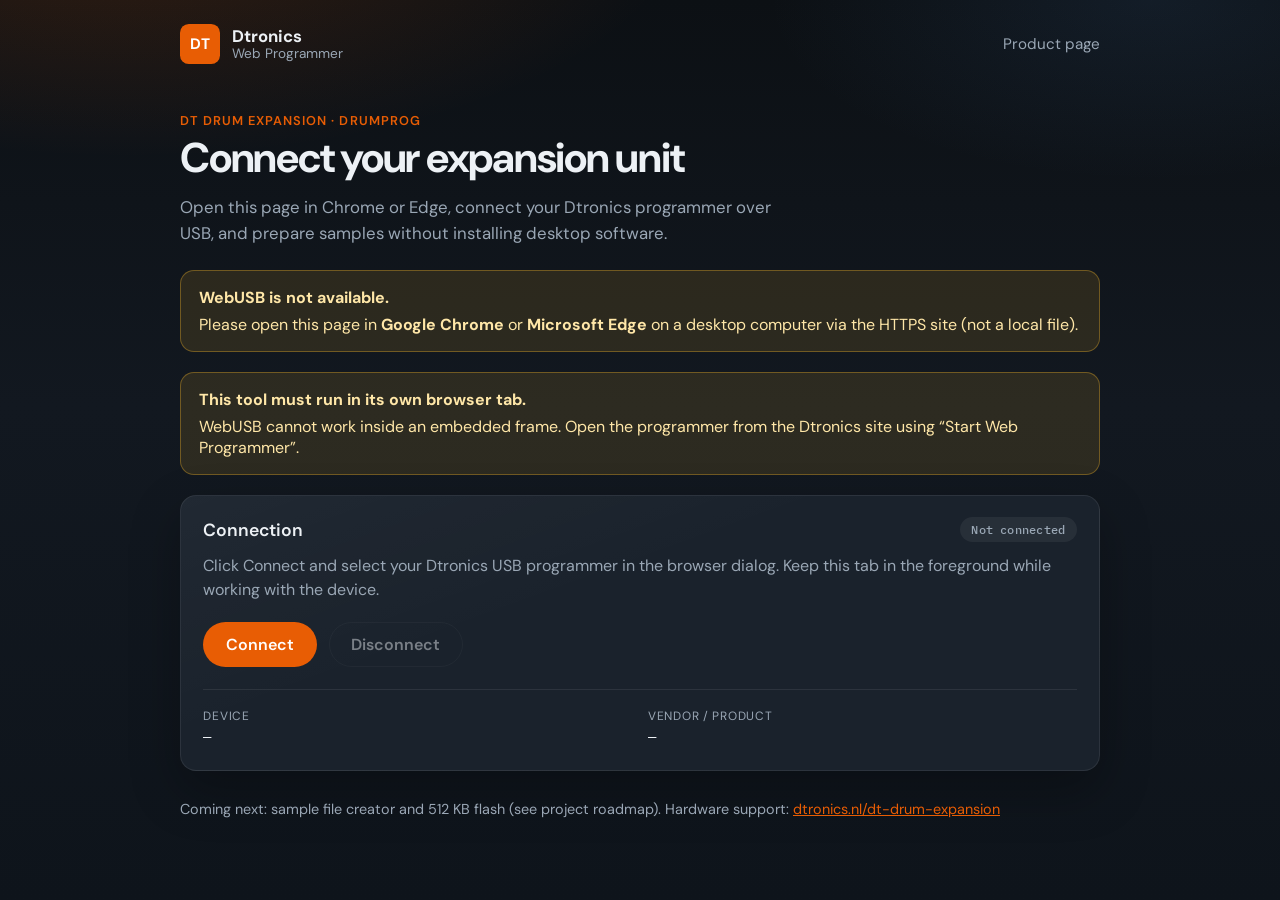
==== index.html @ 2e9571f2 "fix: clearer WebUSB unavailable diagnostics (file://, insecure, policy) Co-authored-by: Cursor <curs" ====
<!DOCTYPE html>
<html lang="en">
  <head>
    <meta charset="UTF-8" />
    <meta name="viewport" content="width=device-width, initial-scale=1" />
    <meta
      name="description"
      content="Dtronics Web Programmer — connect to your DT Drum Expansion / DRUMPROG hardware via WebUSB."
    />
    <title>Dtronics Web Programmer</title>
    <link rel="icon" href="favicon.ico" type="image/x-icon" />
    <link rel="preconnect" href="https://fonts.googleapis.com" />
    <link rel="preconnect" href="https://fonts.gstatic.com" crossorigin />
    <link
      href="https://fonts.googleapis.com/css2?family=DM+Sans:ital,opsz,wght@0,9..40,400;0,9..40,500;0,9..40,600;0,9..40,700;1,9..40,400&family=IBM+Plex+Mono:wght@400;500&display=swap"
      rel="stylesheet"
    />
    <link rel="stylesheet" href="styles.css" />
  </head>
  <body>
    <div class="page">
      <header class="top">
        <a class="brand" href="https://www.dtronics.nl/dt-drum-expansion" target="_blank" rel="noopener noreferrer">
          <span class="brand-mark" aria-hidden="true">DT</span>
          <span class="brand-text">
            <span class="brand-name">Dtronics</span>
            <span class="brand-product">Web Programmer</span>
          </span>
        </a>
        <a class="top-link" href="https://www.dtronics.nl/dt-drum-expansion" target="_blank" rel="noopener noreferrer">
          Product page
        </a>
      </header>

      <main class="hero">
        <p class="eyebrow">DT Drum Expansion · DRUMPROG</p>
        <h1>Connect your expansion unit</h1>
        <p class="lede">
          Open this page in Chrome or Edge, connect your Dtronics programmer over USB,
          and prepare samples without installing desktop software.
        </p>

        <div id="unsupported" class="banner banner-warn" hidden>
          <strong id="unsupported-title">WebUSB is not available.</strong>
          <span id="unsupported-detail">
            Please open this page in
            <strong>Google Chrome</strong> or <strong>Microsoft Edge</strong>
            on a desktop computer via the HTTPS site (not a local file).
          </span>
        </div>

        <div id="iframe-warning" class="banner banner-warn" hidden>
          <strong>This tool must run in its own browser tab.</strong>
          <span>
            WebUSB cannot work inside an embedded frame. Open the programmer from the
            Dtronics site using “Start Web Programmer”.
          </span>
        </div>

        <section class="panel" aria-labelledby="connection-heading">
          <div class="panel-head">
            <h2 id="connection-heading">Connection</h2>
            <p id="status" class="status status-idle" role="status">Not connected</p>
          </div>

          <p class="panel-copy">
            Click Connect and select your Dtronics USB programmer in the browser dialog.
            Keep this tab in the foreground while working with the device.
          </p>

          <div class="actions">
            <button id="btn-connect" type="button" class="btn btn-primary">Connect</button>
            <button id="btn-disconnect" type="button" class="btn btn-ghost" disabled>Disconnect</button>
          </div>

          <dl class="device-meta" id="device-meta" hidden>
            <div>
              <dt>Device</dt>
              <dd id="device-name">—</dd>
            </div>
            <div>
              <dt>Vendor / Product</dt>
              <dd id="device-ids">—</dd>
            </div>
          </dl>
        </section>

        <p class="footnote">
          Coming next: sample file creator and 512&nbsp;KB flash (see project roadmap).
          Hardware support:
          <a href="https://www.dtronics.nl/dt-drum-expansion" target="_blank" rel="noopener noreferrer">dtronics.nl/dt-drum-expansion</a>
        </p>
      </main>
    </div>

    <script type="module" src="app.js"></script>
  </body>
</html>
---- styles.css ----
:root {
  --bg-deep: #0c1014;
  --bg: #121820;
  --panel: #1a222c;
  --panel-edge: rgba(255, 255, 255, 0.08);
  --text: #edf1f5;
  --muted: #9aa7b5;
  --accent: #e85d04;
  --accent-soft: rgba(232, 93, 4, 0.16);
  --ok: #3dcf8e;
  --ok-soft: rgba(61, 207, 142, 0.14);
  --warn: #f0b429;
  --warn-soft: rgba(240, 180, 41, 0.12);
  --radius: 14px;
  --font: "DM Sans", system-ui, sans-serif;
  --mono: "IBM Plex Mono", ui-monospace, monospace;
}

*,
*::before,
*::after {
  box-sizing: border-box;
}

html,
body {
  margin: 0;
  min-height: 100%;
}

body {
  font-family: var(--font);
  color: var(--text);
  background:
    radial-gradient(ellipse 80% 50% at 10% -10%, rgba(232, 93, 4, 0.18), transparent 55%),
    radial-gradient(ellipse 60% 40% at 90% 0%, rgba(70, 120, 180, 0.12), transparent 50%),
    linear-gradient(180deg, var(--bg-deep) 0%, var(--bg) 45%, #0e141b 100%);
  background-attachment: fixed;
}

a {
  color: var(--accent);
}

.page {
  width: min(920px, calc(100% - 2rem));
  margin: 0 auto;
  padding: 1.5rem 0 3rem;
}

.top {
  display: flex;
  align-items: center;
  justify-content: space-between;
  gap: 1rem;
  margin-bottom: 3rem;
}

.brand {
  display: inline-flex;
  align-items: center;
  gap: 0.75rem;
  text-decoration: none;
  color: inherit;
}

.brand-mark {
  display: grid;
  place-items: center;
  width: 2.5rem;
  height: 2.5rem;
  border-radius: 0.55rem;
  background: var(--accent);
  color: #fff;
  font-weight: 700;
  letter-spacing: 0.02em;
  font-size: 0.95rem;
}

.brand-text {
  display: flex;
  flex-direction: column;
  line-height: 1.15;
}

.brand-name {
  font-weight: 700;
  font-size: 1.05rem;
}

.brand-product {
  color: var(--muted);
  font-size: 0.85rem;
}

.top-link {
  color: var(--muted);
  text-decoration: none;
  font-size: 0.95rem;
}

.top-link:hover {
  color: var(--text);
}

.hero h1 {
  margin: 0.35rem 0 0.75rem;
  font-size: clamp(1.8rem, 4vw, 2.6rem);
  font-weight: 700;
  letter-spacing: -0.03em;
  line-height: 1.15;
}

.eyebrow {
  margin: 0;
  color: var(--accent);
  font-size: 0.8rem;
  font-weight: 600;
  letter-spacing: 0.08em;
  text-transform: uppercase;
}

.lede {
  margin: 0 0 1.5rem;
  max-width: 38rem;
  color: var(--muted);
  font-size: 1.05rem;
  line-height: 1.55;
}

.banner {
  display: grid;
  gap: 0.35rem;
  margin-bottom: 1.25rem;
  padding: 1rem 1.1rem;
  border-radius: var(--radius);
  border: 1px solid transparent;
}

.banner-warn {
  background: var(--warn-soft);
  border-color: rgba(240, 180, 41, 0.35);
  color: #ffe7a8;
}

.panel {
  margin-top: 0.5rem;
  padding: 1.35rem 1.4rem 1.5rem;
  border-radius: calc(var(--radius) + 2px);
  background: linear-gradient(160deg, rgba(255, 255, 255, 0.03), transparent 40%), var(--panel);
  border: 1px solid var(--panel-edge);
  box-shadow: 0 20px 50px rgba(0, 0, 0, 0.28);
}

.panel-head {
  display: flex;
  align-items: center;
  justify-content: space-between;
  gap: 1rem;
  margin-bottom: 0.75rem;
}

.panel-head h2 {
  margin: 0;
  font-size: 1.1rem;
  font-weight: 600;
}

.panel-copy {
  margin: 0 0 1.25rem;
  color: var(--muted);
  line-height: 1.5;
}

.status {
  margin: 0;
  padding: 0.3rem 0.7rem;
  border-radius: 999px;
  font-family: var(--mono);
  font-size: 0.75rem;
  font-weight: 500;
  letter-spacing: 0.02em;
  white-space: nowrap;
}

.status-idle {
  background: rgba(255, 255, 255, 0.06);
  color: var(--muted);
}

.status-connected {
  background: var(--ok-soft);
  color: var(--ok);
}

.status-error {
  background: rgba(232, 93, 4, 0.15);
  color: #ffb088;
}

.actions {
  display: flex;
  flex-wrap: wrap;
  gap: 0.75rem;
}

.btn {
  appearance: none;
  border: 1px solid transparent;
  border-radius: 999px;
  padding: 0.7rem 1.35rem;
  font: inherit;
  font-weight: 600;
  cursor: pointer;
  transition: transform 0.15s ease, background 0.15s ease, opacity 0.15s ease;
}

.btn:disabled {
  opacity: 0.45;
  cursor: not-allowed;
}

.btn:not(:disabled):hover {
  transform: translateY(-1px);
}

.btn-primary {
  background: var(--accent);
  color: #fff;
}

.btn-primary:not(:disabled):hover {
  background: #f06a14;
}

.btn-ghost {
  background: transparent;
  border-color: var(--panel-edge);
  color: var(--text);
}

.btn-ghost:not(:disabled):hover {
  background: rgba(255, 255, 255, 0.04);
}

.device-meta {
  display: grid;
  grid-template-columns: repeat(auto-fit, minmax(180px, 1fr));
  gap: 1rem;
  margin: 1.35rem 0 0;
  padding-top: 1.15rem;
  border-top: 1px solid var(--panel-edge);
}

.device-meta dt {
  margin: 0 0 0.2rem;
  color: var(--muted);
  font-size: 0.75rem;
  text-transform: uppercase;
  letter-spacing: 0.06em;
}

.device-meta dd {
  margin: 0;
  font-family: var(--mono);
  font-size: 0.9rem;
}

.footnote {
  margin: 1.75rem 0 0;
  color: var(--muted);
  font-size: 0.9rem;
  line-height: 1.5;
}

@media (max-width: 560px) {
  .top {
    margin-bottom: 2rem;
  }

  .panel-head {
    flex-direction: column;
    align-items: flex-start;
  }
}
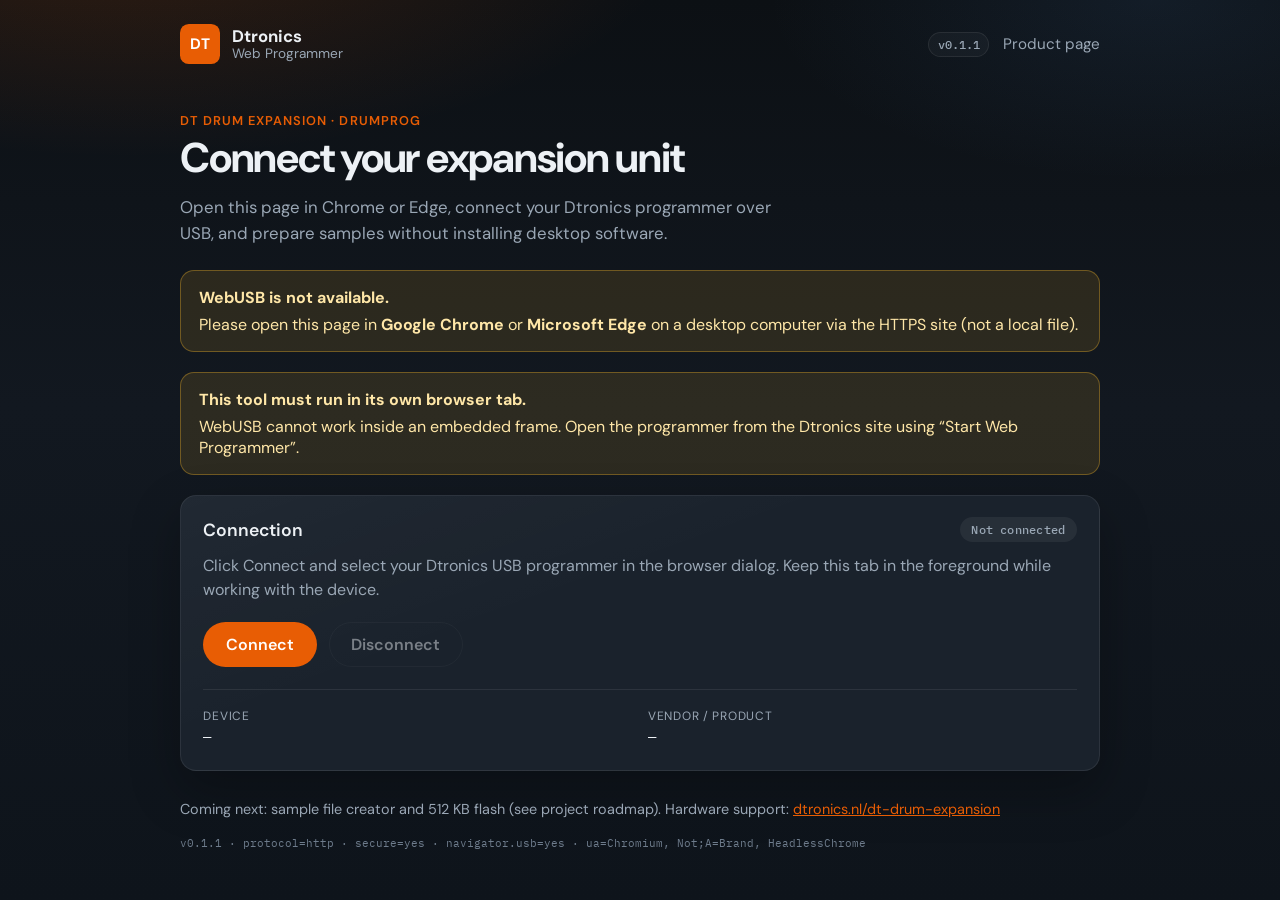
==== commit 716e31a5: "chore: show app version badge and env debug line (v0.1.1) Co-authored-by: Cursor <cursoragent@cursor" ====
--- a/index.html
+++ b/index.html
@@ -15,7 +15,7 @@
       href="https://fonts.googleapis.com/css2?family=DM+Sans:ital,opsz,wght@0,9..40,400;0,9..40,500;0,9..40,600;0,9..40,700;1,9..40,400&family=IBM+Plex+Mono:wght@400;500&display=swap"
       rel="stylesheet"
     />
-    <link rel="stylesheet" href="styles.css" />
+    <link rel="stylesheet" href="styles.css?v=0.1.1" />
   </head>
   <body>
     <div class="page">
@@ -27,9 +27,12 @@
             <span class="brand-product">Web Programmer</span>
           </span>
         </a>
-        <a class="top-link" href="https://www.dtronics.nl/dt-drum-expansion" target="_blank" rel="noopener noreferrer">
-          Product page
-        </a>
+        <div class="top-right">
+          <span id="app-version" class="version-badge" title="Build version">v0.1.1</span>
+          <a class="top-link" href="https://www.dtronics.nl/dt-drum-expansion" target="_blank" rel="noopener noreferrer">
+            Product page
+          </a>
+        </div>
       </header>
 
       <main class="hero">
@@ -90,9 +93,10 @@
           Hardware support:
           <a href="https://www.dtronics.nl/dt-drum-expansion" target="_blank" rel="noopener noreferrer">dtronics.nl/dt-drum-expansion</a>
         </p>
+        <p id="env-debug" class="env-debug" aria-live="polite"></p>
       </main>
     </div>
 
-    <script type="module" src="app.js"></script>
+    <script type="module" src="app.js?v=0.1.1"></script>
   </body>
 </html>
--- a/styles.css
+++ b/styles.css
@@ -103,6 +103,32 @@
   color: var(--text);
 }
 
+.top-right {
+  display: flex;
+  align-items: center;
+  gap: 0.85rem;
+}
+
+.version-badge {
+  font-family: var(--mono);
+  font-size: 0.75rem;
+  font-weight: 500;
+  color: var(--muted);
+  padding: 0.25rem 0.55rem;
+  border-radius: 999px;
+  border: 1px solid var(--panel-edge);
+  background: rgba(255, 255, 255, 0.03);
+}
+
+.env-debug {
+  margin: 0.85rem 0 0;
+  color: #6e7c8c;
+  font-family: var(--mono);
+  font-size: 0.7rem;
+  line-height: 1.45;
+  word-break: break-word;
+}
+
 .hero h1 {
   margin: 0.35rem 0 0.75rem;
   font-size: clamp(1.8rem, 4vw, 2.6rem);
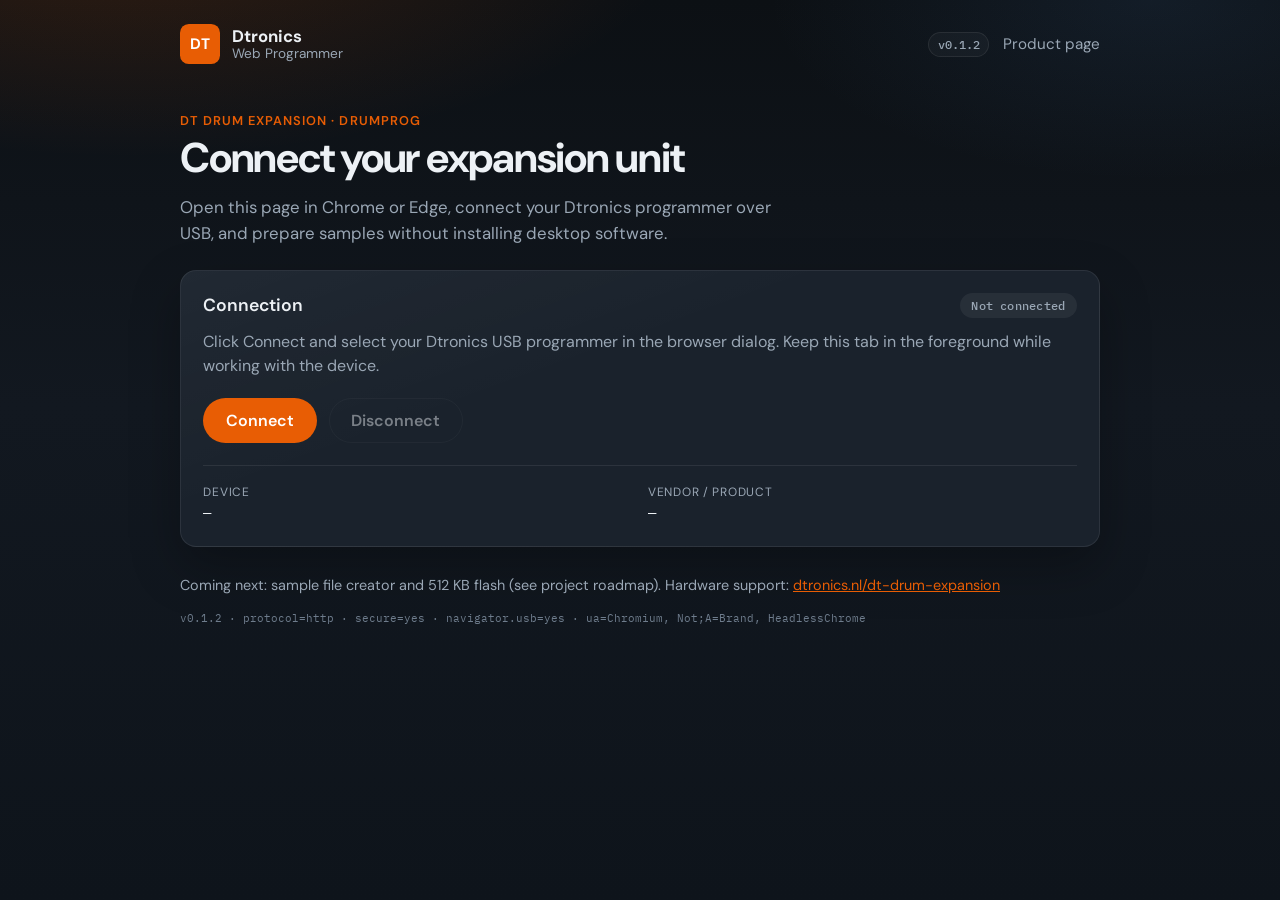
==== commit 887ff5e6: "fix: respect hidden on banners so WebUSB warning stays collapsed (v0.1.2) Co-authored-by: Cursor <cu" ====
--- a/index.html
+++ b/index.html
@@ -15,7 +15,7 @@
       href="https://fonts.googleapis.com/css2?family=DM+Sans:ital,opsz,wght@0,9..40,400;0,9..40,500;0,9..40,600;0,9..40,700;1,9..40,400&family=IBM+Plex+Mono:wght@400;500&display=swap"
       rel="stylesheet"
     />
-    <link rel="stylesheet" href="styles.css?v=0.1.1" />
+    <link rel="stylesheet" href="styles.css?v=0.1.2" />
   </head>
   <body>
     <div class="page">
@@ -28,7 +28,7 @@
           </span>
         </a>
         <div class="top-right">
-          <span id="app-version" class="version-badge" title="Build version">v0.1.1</span>
+          <span id="app-version" class="version-badge" title="Build version">v0.1.2</span>
           <a class="top-link" href="https://www.dtronics.nl/dt-drum-expansion" target="_blank" rel="noopener noreferrer">
             Product page
           </a>
@@ -97,6 +97,6 @@
       </main>
     </div>
 
-    <script type="module" src="app.js?v=0.1.1"></script>
+    <script type="module" src="app.js?v=0.1.2"></script>
   </body>
 </html>
--- a/styles.css
+++ b/styles.css
@@ -163,6 +163,10 @@
   border: 1px solid transparent;
 }
 
+.banner[hidden] {
+  display: none !important;
+}
+
 .banner-warn {
   background: var(--warn-soft);
   border-color: rgba(240, 180, 41, 0.35);
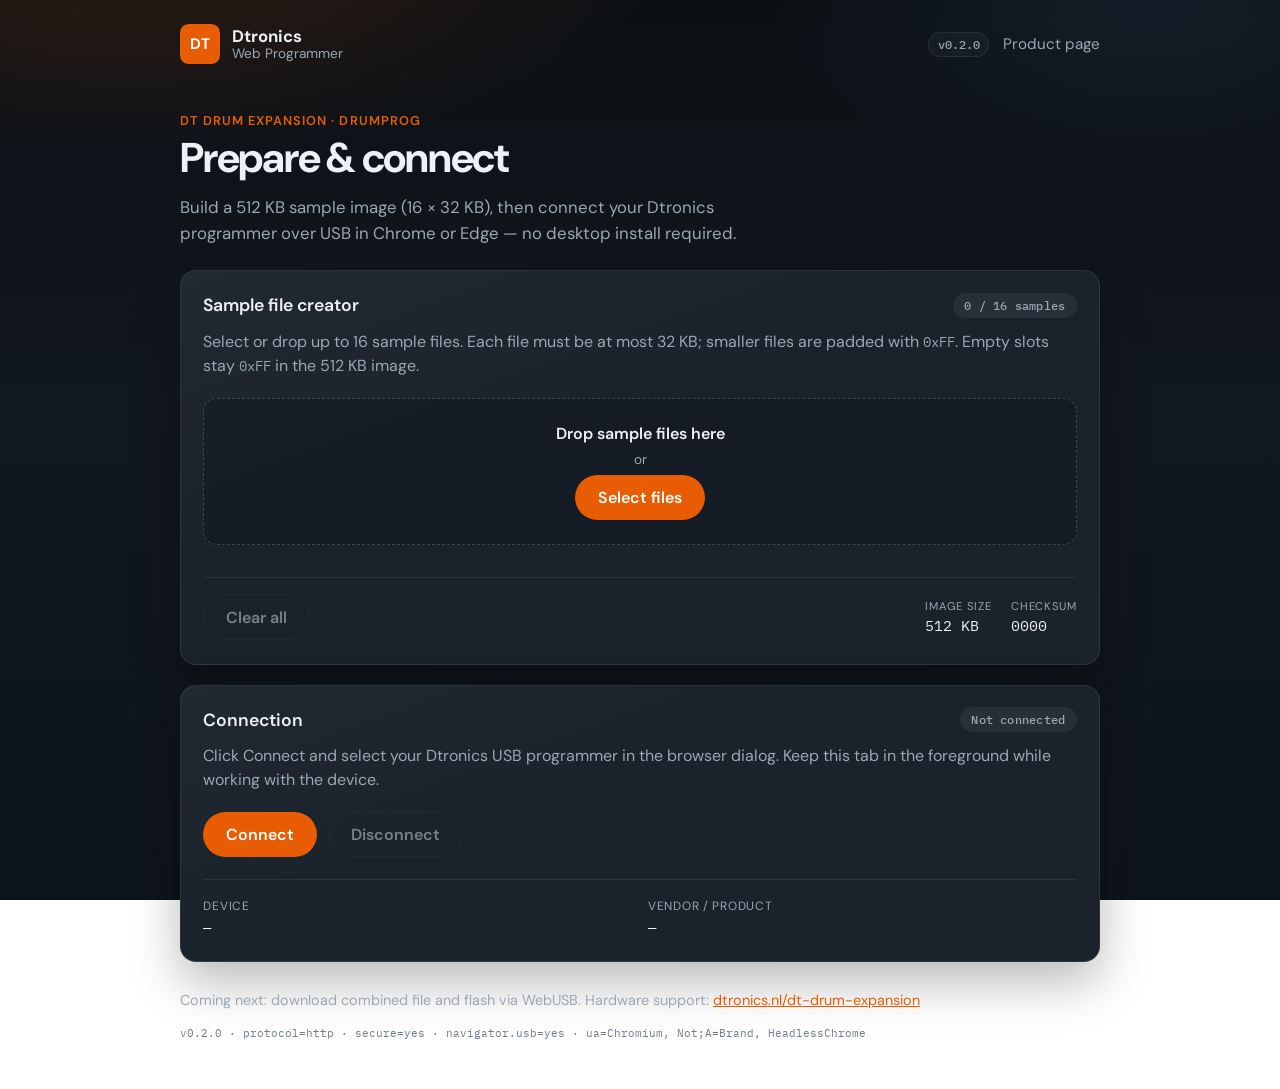
==== commit 612ab3cd: "feat: sample file creator — 16×32KB to 512KB image with checksum (v0.2.0) Co-authored-by: Cursor <cu" ====
--- a/index.html
+++ b/index.html
@@ -15,7 +15,7 @@
       href="https://fonts.googleapis.com/css2?family=DM+Sans:ital,opsz,wght@0,9..40,400;0,9..40,500;0,9..40,600;0,9..40,700;1,9..40,400&family=IBM+Plex+Mono:wght@400;500&display=swap"
       rel="stylesheet"
     />
-    <link rel="stylesheet" href="styles.css?v=0.1.2" />
+    <link rel="stylesheet" href="styles.css?v=0.2.0" />
   </head>
   <body>
     <div class="page">
@@ -28,7 +28,7 @@
           </span>
         </a>
         <div class="top-right">
-          <span id="app-version" class="version-badge" title="Build version">v0.1.2</span>
+          <span id="app-version" class="version-badge" title="Build version">v0.2.0</span>
           <a class="top-link" href="https://www.dtronics.nl/dt-drum-expansion" target="_blank" rel="noopener noreferrer">
             Product page
           </a>
@@ -37,10 +37,10 @@
 
       <main class="hero">
         <p class="eyebrow">DT Drum Expansion · DRUMPROG</p>
-        <h1>Connect your expansion unit</h1>
+        <h1>Prepare &amp; connect</h1>
         <p class="lede">
-          Open this page in Chrome or Edge, connect your Dtronics programmer over USB,
-          and prepare samples without installing desktop software.
+          Build a 512&nbsp;KB sample image (16 × 32&nbsp;KB), then connect your Dtronics programmer over USB
+          in Chrome or Edge — no desktop install required.
         </p>
 
         <div id="unsupported" class="banner banner-warn" hidden>
@@ -59,6 +59,54 @@
             Dtronics site using “Start Web Programmer”.
           </span>
         </div>
+
+        <div id="sample-alert" class="banner banner-warn" hidden role="alert">
+          <strong id="sample-alert-title">Notice</strong>
+          <span id="sample-alert-detail"></span>
+        </div>
+
+        <section class="panel" aria-labelledby="samples-heading">
+          <div class="panel-head">
+            <h2 id="samples-heading">Sample file creator</h2>
+            <p class="status status-idle" id="sample-count" role="status">0 / 16 samples</p>
+          </div>
+
+          <p class="panel-copy">
+            Select or drop up to 16 sample files. Each file must be at most 32&nbsp;KB; smaller files are
+            padded with <code>0xFF</code>. Empty slots stay <code>0xFF</code> in the 512&nbsp;KB image.
+          </p>
+
+          <div
+            id="dropzone"
+            class="dropzone"
+            tabindex="0"
+            role="button"
+            aria-label="Drop sample files here or choose files"
+          >
+            <p class="dropzone-title">Drop sample files here</p>
+            <p class="dropzone-hint">or</p>
+            <label class="btn btn-primary btn-file">
+              Select files
+              <input id="file-input" type="file" multiple hidden />
+            </label>
+          </div>
+
+          <ul id="sample-list" class="sample-list" aria-live="polite"></ul>
+
+          <div class="sample-toolbar">
+            <button id="btn-clear-samples" type="button" class="btn btn-ghost" disabled>Clear all</button>
+            <dl class="checksum-meta">
+              <div>
+                <dt>Image size</dt>
+                <dd>512 KB</dd>
+              </div>
+              <div>
+                <dt>Checksum</dt>
+                <dd id="checksum-value">0000</dd>
+              </div>
+            </dl>
+          </div>
+        </section>
 
         <section class="panel" aria-labelledby="connection-heading">
           <div class="panel-head">
@@ -89,7 +137,7 @@
         </section>
 
         <p class="footnote">
-          Coming next: sample file creator and 512&nbsp;KB flash (see project roadmap).
+          Coming next: download combined file and flash via WebUSB.
           Hardware support:
           <a href="https://www.dtronics.nl/dt-drum-expansion" target="_blank" rel="noopener noreferrer">dtronics.nl/dt-drum-expansion</a>
         </p>
@@ -97,6 +145,6 @@
       </main>
     </div>
 
-    <script type="module" src="app.js?v=0.1.2"></script>
+    <script type="module" src="app.js?v=0.2.0"></script>
   </body>
 </html>
--- a/styles.css
+++ b/styles.css
@@ -303,6 +303,160 @@
   line-height: 1.5;
 }
 
+.panel + .panel {
+  margin-top: 1.25rem;
+}
+
+.dropzone {
+  display: grid;
+  justify-items: center;
+  gap: 0.45rem;
+  padding: 1.5rem 1rem;
+  border-radius: var(--radius);
+  border: 1px dashed rgba(255, 255, 255, 0.18);
+  background: rgba(0, 0, 0, 0.18);
+  text-align: center;
+  outline: none;
+  transition: border-color 0.15s ease, background 0.15s ease;
+}
+
+.dropzone:focus-visible,
+.dropzone.is-dragover {
+  border-color: var(--accent);
+  background: var(--accent-soft);
+}
+
+.dropzone-title {
+  margin: 0;
+  font-weight: 600;
+}
+
+.dropzone-hint {
+  margin: 0;
+  color: var(--muted);
+  font-size: 0.85rem;
+}
+
+.btn-file {
+  display: inline-flex;
+  align-items: center;
+  cursor: pointer;
+}
+
+.sample-list {
+  list-style: none;
+  margin: 1rem 0 0;
+  padding: 0;
+  display: grid;
+  gap: 0.5rem;
+}
+
+.sample-item {
+  display: flex;
+  align-items: center;
+  justify-content: space-between;
+  gap: 0.75rem;
+  padding: 0.65rem 0.75rem;
+  border-radius: 10px;
+  border: 1px solid var(--panel-edge);
+  background: rgba(255, 255, 255, 0.03);
+}
+
+.sample-item-main {
+  display: flex;
+  align-items: center;
+  gap: 0.65rem;
+  min-width: 0;
+  flex: 1;
+}
+
+.sample-slot {
+  font-family: var(--mono);
+  font-size: 0.75rem;
+  color: var(--accent);
+  flex-shrink: 0;
+}
+
+.sample-name {
+  overflow: hidden;
+  text-overflow: ellipsis;
+  white-space: nowrap;
+  font-size: 0.95rem;
+}
+
+.sample-size {
+  flex-shrink: 0;
+  font-family: var(--mono);
+  font-size: 0.75rem;
+  color: var(--muted);
+}
+
+.sample-item-actions {
+  display: flex;
+  gap: 0.35rem;
+  flex-shrink: 0;
+}
+
+.btn-tiny {
+  padding: 0.35rem 0.55rem;
+  font-size: 0.75rem;
+  border-radius: 8px;
+  background: rgba(255, 255, 255, 0.05);
+  border: 1px solid var(--panel-edge);
+  color: var(--text);
+}
+
+.btn-tiny.btn-danger {
+  color: #ffb088;
+}
+
+.sample-toolbar {
+  display: flex;
+  flex-wrap: wrap;
+  align-items: center;
+  justify-content: space-between;
+  gap: 1rem;
+  margin-top: 1rem;
+  padding-top: 1rem;
+  border-top: 1px solid var(--panel-edge);
+}
+
+.checksum-meta {
+  display: flex;
+  gap: 1.25rem;
+  margin: 0;
+}
+
+.checksum-meta dt {
+  margin: 0 0 0.15rem;
+  color: var(--muted);
+  font-size: 0.7rem;
+  text-transform: uppercase;
+  letter-spacing: 0.06em;
+}
+
+.checksum-meta dd {
+  margin: 0;
+  font-family: var(--mono);
+  font-size: 0.95rem;
+}
+
+code {
+  font-family: var(--mono);
+  font-size: 0.85em;
+}
+
+@media (max-width: 560px) {
+  .sample-item {
+    flex-direction: column;
+    align-items: stretch;
+  }
+
+  .sample-item-actions {
+    justify-content: flex-end;
+  }
+}
+
 @media (max-width: 560px) {
   .top {
     margin-bottom: 2rem;
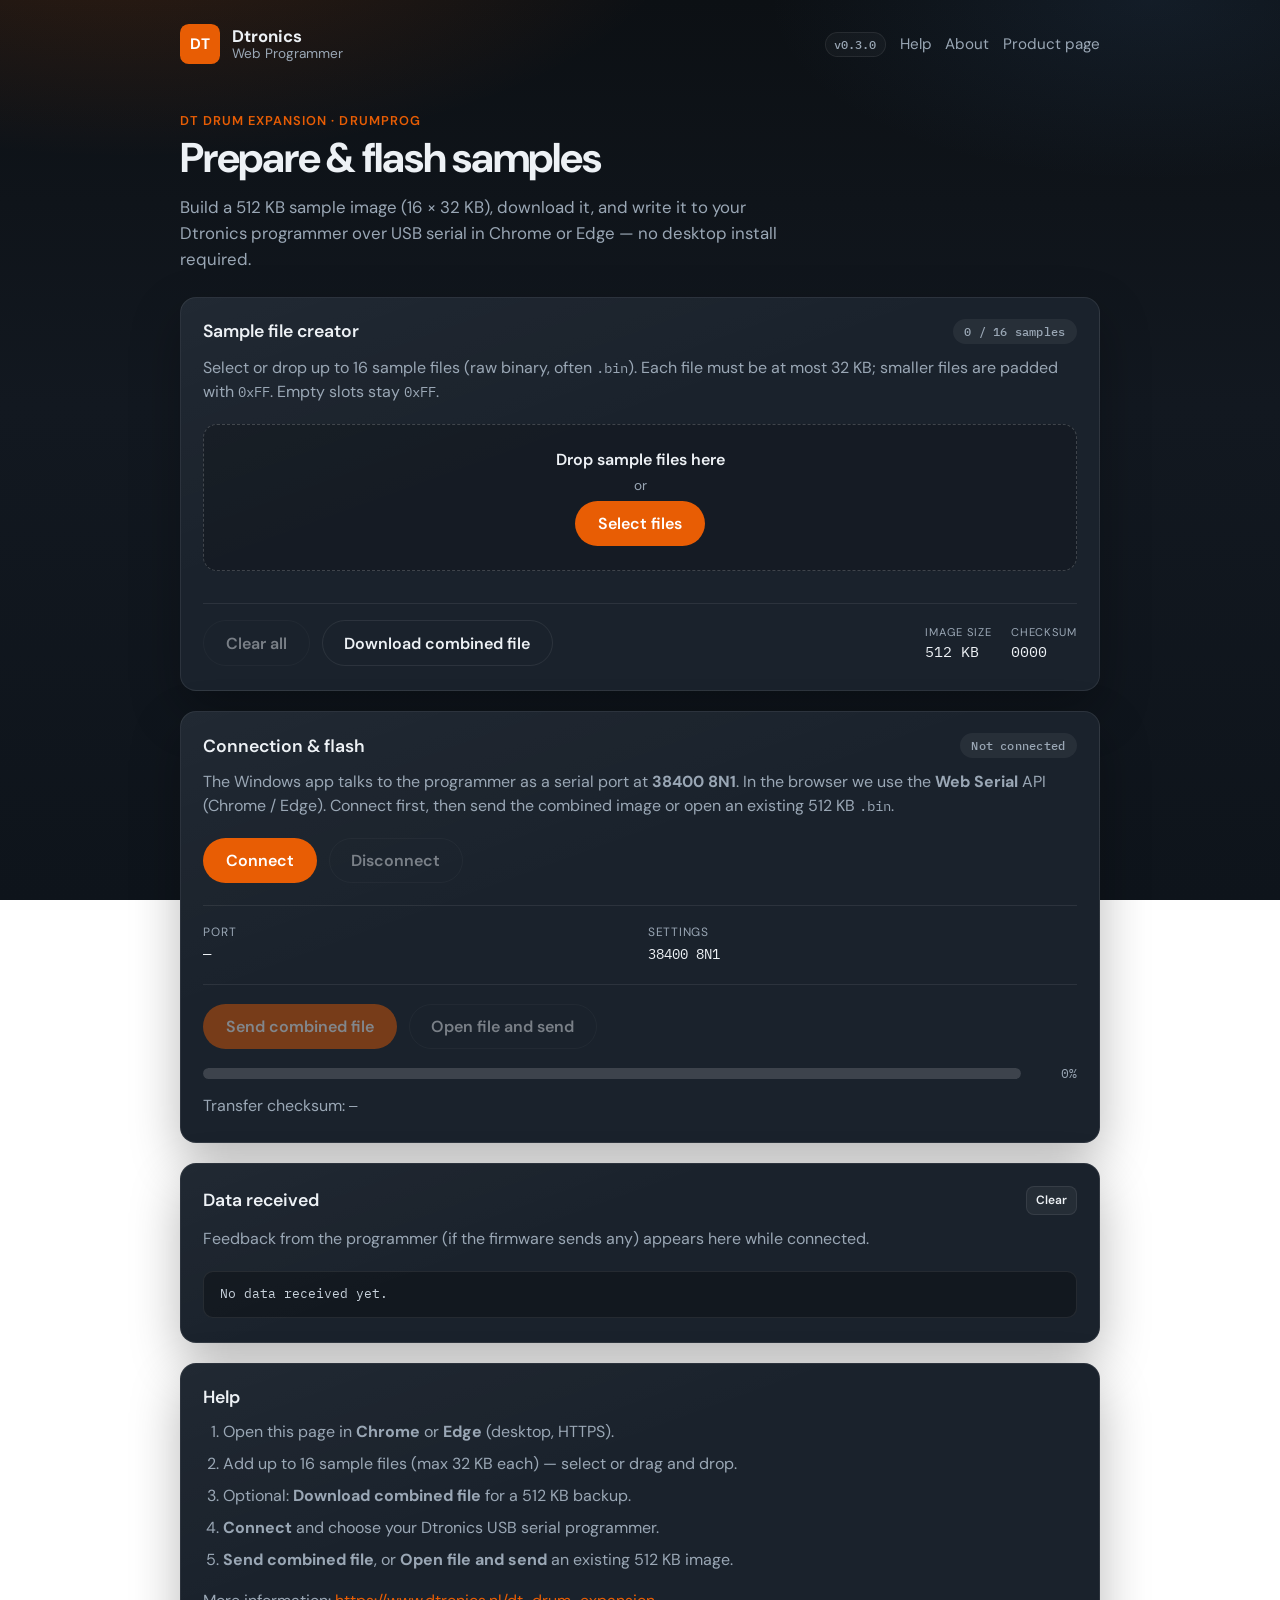
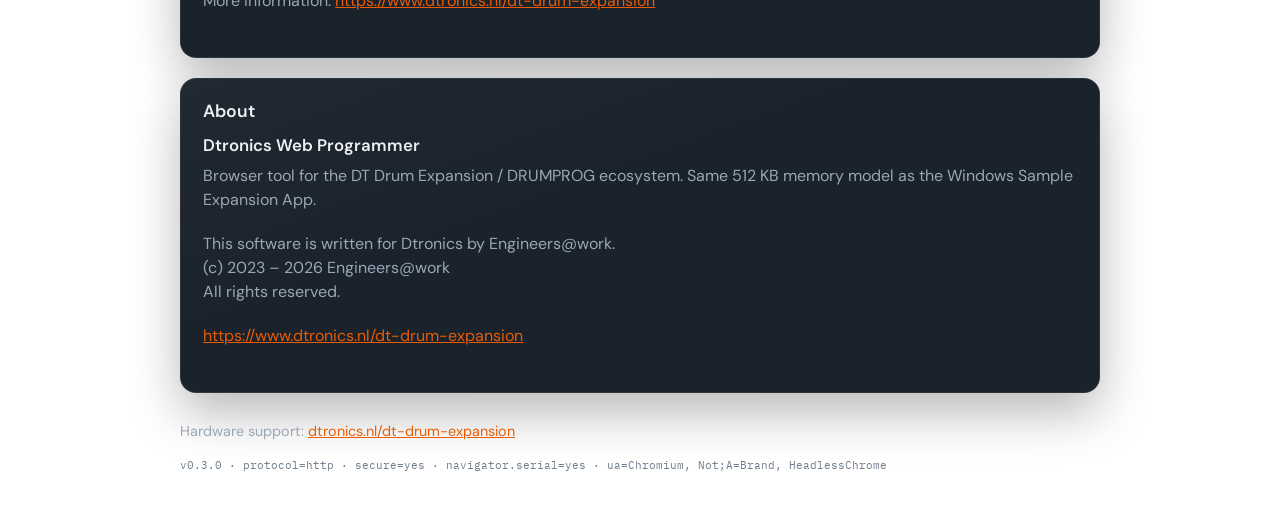
==== commit ed17e464: "feat: download, Web Serial flash, receive log, Help/About (v0.3.0)" ====
--- a/index.html
+++ b/index.html
@@ -5,7 +5,7 @@
     <meta name="viewport" content="width=device-width, initial-scale=1" />
     <meta
       name="description"
-      content="Dtronics Web Programmer — connect to your DT Drum Expansion / DRUMPROG hardware via WebUSB."
+      content="Dtronics Web Programmer — prepare and flash DT Drum Expansion / DRUMPROG sample images in the browser."
     />
     <title>Dtronics Web Programmer</title>
     <link rel="icon" href="favicon.ico" type="image/x-icon" />
@@ -15,7 +15,7 @@
       href="https://fonts.googleapis.com/css2?family=DM+Sans:ital,opsz,wght@0,9..40,400;0,9..40,500;0,9..40,600;0,9..40,700;1,9..40,400&family=IBM+Plex+Mono:wght@400;500&display=swap"
       rel="stylesheet"
     />
-    <link rel="stylesheet" href="styles.css?v=0.2.0" />
+    <link rel="stylesheet" href="styles.css?v=0.3.0" />
   </head>
   <body>
     <div class="page">
@@ -28,7 +28,9 @@
           </span>
         </a>
         <div class="top-right">
-          <span id="app-version" class="version-badge" title="Build version">v0.2.0</span>
+          <span id="app-version" class="version-badge" title="Build version">v0.3.0</span>
+          <a class="top-link" href="#help">Help</a>
+          <a class="top-link" href="#about">About</a>
           <a class="top-link" href="https://www.dtronics.nl/dt-drum-expansion" target="_blank" rel="noopener noreferrer">
             Product page
           </a>
@@ -37,14 +39,14 @@
 
       <main class="hero">
         <p class="eyebrow">DT Drum Expansion · DRUMPROG</p>
-        <h1>Prepare &amp; connect</h1>
+        <h1>Prepare &amp; flash samples</h1>
         <p class="lede">
-          Build a 512&nbsp;KB sample image (16 × 32&nbsp;KB), then connect your Dtronics programmer over USB
-          in Chrome or Edge — no desktop install required.
+          Build a 512&nbsp;KB sample image (16 × 32&nbsp;KB), download it, and write it to your Dtronics
+          programmer over USB serial in Chrome or Edge — no desktop install required.
         </p>
 
         <div id="unsupported" class="banner banner-warn" hidden>
-          <strong id="unsupported-title">WebUSB is not available.</strong>
+          <strong id="unsupported-title">Web Serial is not available.</strong>
           <span id="unsupported-detail">
             Please open this page in
             <strong>Google Chrome</strong> or <strong>Microsoft Edge</strong>
@@ -55,7 +57,7 @@
         <div id="iframe-warning" class="banner banner-warn" hidden>
           <strong>This tool must run in its own browser tab.</strong>
           <span>
-            WebUSB cannot work inside an embedded frame. Open the programmer from the
+            Serial / USB access cannot work inside an embedded frame. Open the programmer from the
             Dtronics site using “Start Web Programmer”.
           </span>
         </div>
@@ -72,8 +74,8 @@
           </div>
 
           <p class="panel-copy">
-            Select or drop up to 16 sample files. Each file must be at most 32&nbsp;KB; smaller files are
-            padded with <code>0xFF</code>. Empty slots stay <code>0xFF</code> in the 512&nbsp;KB image.
+            Select or drop up to 16 sample files (raw binary, often <code>.bin</code>). Each file must be at most
+            32&nbsp;KB; smaller files are padded with <code>0xFF</code>. Empty slots stay <code>0xFF</code>.
           </p>
 
           <div
@@ -94,7 +96,10 @@
           <ul id="sample-list" class="sample-list" aria-live="polite"></ul>
 
           <div class="sample-toolbar">
-            <button id="btn-clear-samples" type="button" class="btn btn-ghost" disabled>Clear all</button>
+            <div class="actions">
+              <button id="btn-clear-samples" type="button" class="btn btn-ghost" disabled>Clear all</button>
+              <button id="btn-download" type="button" class="btn btn-ghost">Download combined file</button>
+            </div>
             <dl class="checksum-meta">
               <div>
                 <dt>Image size</dt>
@@ -110,13 +115,14 @@
 
         <section class="panel" aria-labelledby="connection-heading">
           <div class="panel-head">
-            <h2 id="connection-heading">Connection</h2>
+            <h2 id="connection-heading">Connection &amp; flash</h2>
             <p id="status" class="status status-idle" role="status">Not connected</p>
           </div>
 
           <p class="panel-copy">
-            Click Connect and select your Dtronics USB programmer in the browser dialog.
-            Keep this tab in the foreground while working with the device.
+            The Windows app talks to the programmer as a serial port at <strong>38400 8N1</strong>.
+            In the browser we use the <strong>Web Serial</strong> API (Chrome / Edge). Connect first, then
+            send the combined image or open an existing 512&nbsp;KB <code>.bin</code>.
           </p>
 
           <div class="actions">
@@ -126,25 +132,96 @@
 
           <dl class="device-meta" id="device-meta" hidden>
             <div>
-              <dt>Device</dt>
+              <dt>Port</dt>
               <dd id="device-name">—</dd>
             </div>
             <div>
-              <dt>Vendor / Product</dt>
-              <dd id="device-ids">—</dd>
+              <dt>Settings</dt>
+              <dd id="device-ids">38400 8N1</dd>
             </div>
           </dl>
+
+          <div class="flash-block">
+            <div class="actions">
+              <button id="btn-flash-combined" type="button" class="btn btn-primary" disabled>
+                Send combined file
+              </button>
+              <label class="btn btn-ghost btn-file" id="label-flash-file">
+                Open file and send
+                <input id="file-flash" type="file" accept=".bin,application/octet-stream" hidden />
+              </label>
+            </div>
+            <div class="progress-row">
+              <progress id="flash-progress" max="100" value="0"></progress>
+              <span id="flash-progress-label" class="progress-label">0%</span>
+            </div>
+            <p class="panel-copy flash-checksum">
+              Transfer checksum: <code id="flash-checksum">—</code>
+            </p>
+          </div>
+        </section>
+
+        <section class="panel" aria-labelledby="received-heading">
+          <div class="panel-head">
+            <h2 id="received-heading">Data received</h2>
+            <button id="btn-clear-received" type="button" class="btn btn-tiny">Clear</button>
+          </div>
+          <p class="panel-copy">
+            Feedback from the programmer (if the firmware sends any) appears here while connected.
+          </p>
+          <pre id="received-log" class="received-log" aria-live="polite">No data received yet.</pre>
+        </section>
+
+        <section class="panel" id="help" aria-labelledby="help-heading">
+          <div class="panel-head">
+            <h2 id="help-heading">Help</h2>
+          </div>
+          <ol class="help-steps">
+            <li>Open this page in <strong>Chrome</strong> or <strong>Edge</strong> (desktop, HTTPS).</li>
+            <li>Add up to 16 sample files (max 32&nbsp;KB each) — select or drag and drop.</li>
+            <li>Optional: <strong>Download combined file</strong> for a 512&nbsp;KB backup.</li>
+            <li><strong>Connect</strong> and choose your Dtronics USB serial programmer.</li>
+            <li><strong>Send combined file</strong>, or <strong>Open file and send</strong> an existing 512&nbsp;KB image.</li>
+          </ol>
+          <p class="panel-copy">
+            More information:
+            <a href="https://www.dtronics.nl/dt-drum-expansion" target="_blank" rel="noopener noreferrer"
+              >https://www.dtronics.nl/dt-drum-expansion</a
+            >
+          </p>
+        </section>
+
+        <section class="panel" id="about" aria-labelledby="about-heading">
+          <div class="panel-head">
+            <h2 id="about-heading">About</h2>
+          </div>
+          <p class="about-title">Dtronics Web Programmer</p>
+          <p class="panel-copy">
+            Browser tool for the DT Drum Expansion / DRUMPROG ecosystem. Same 512&nbsp;KB memory model as the
+            Windows Sample Expansion App.
+          </p>
+          <p class="panel-copy">
+            This software is written for Dtronics by Engineers@work.<br />
+            <span id="about-copy">(c) 2023 – present Engineers@work</span><br />
+            All rights reserved.
+          </p>
+          <p class="panel-copy">
+            <a href="https://www.dtronics.nl/dt-drum-expansion" target="_blank" rel="noopener noreferrer"
+              >https://www.dtronics.nl/dt-drum-expansion</a
+            >
+          </p>
         </section>
 
         <p class="footnote">
-          Coming next: download combined file and flash via WebUSB.
           Hardware support:
-          <a href="https://www.dtronics.nl/dt-drum-expansion" target="_blank" rel="noopener noreferrer">dtronics.nl/dt-drum-expansion</a>
+          <a href="https://www.dtronics.nl/dt-drum-expansion" target="_blank" rel="noopener noreferrer"
+            >dtronics.nl/dt-drum-expansion</a
+          >
         </p>
         <p id="env-debug" class="env-debug" aria-live="polite"></p>
       </main>
     </div>
 
-    <script type="module" src="app.js?v=0.2.0"></script>
+    <script type="module" src="app.js?v=0.3.0"></script>
   </body>
 </html>
--- a/styles.css
+++ b/styles.css
@@ -446,6 +446,96 @@
   font-size: 0.85em;
 }
 
+.flash-block {
+  margin-top: 1.35rem;
+  padding-top: 1.15rem;
+  border-top: 1px solid var(--panel-edge);
+}
+
+.progress-row {
+  display: flex;
+  align-items: center;
+  gap: 0.75rem;
+  margin-top: 1rem;
+}
+
+.progress-row progress {
+  flex: 1;
+  height: 0.65rem;
+  appearance: none;
+  border: none;
+  border-radius: 999px;
+  overflow: hidden;
+  background: rgba(255, 255, 255, 0.08);
+}
+
+.progress-row progress::-webkit-progress-bar {
+  background: rgba(255, 255, 255, 0.08);
+  border-radius: 999px;
+}
+
+.progress-row progress::-webkit-progress-value {
+  background: linear-gradient(90deg, #d35400, var(--accent));
+  border-radius: 999px;
+  transition: width 0.12s ease;
+}
+
+.progress-row progress::-moz-progress-bar {
+  background: linear-gradient(90deg, #d35400, var(--accent));
+  border-radius: 999px;
+}
+
+.progress-label {
+  min-width: 2.75rem;
+  text-align: right;
+  font-family: var(--mono);
+  font-size: 0.8rem;
+  color: var(--muted);
+}
+
+.flash-checksum {
+  margin: 0.75rem 0 0;
+}
+
+.btn-file.is-disabled {
+  opacity: 0.45;
+  pointer-events: none;
+  cursor: not-allowed;
+}
+
+.received-log {
+  margin: 0;
+  max-height: 12rem;
+  overflow: auto;
+  padding: 0.85rem 1rem;
+  border-radius: 10px;
+  border: 1px solid var(--panel-edge);
+  background: rgba(0, 0, 0, 0.28);
+  color: #c8d2dc;
+  font-family: var(--mono);
+  font-size: 0.8rem;
+  line-height: 1.45;
+  white-space: pre-wrap;
+  word-break: break-word;
+}
+
+.help-steps {
+  margin: 0 0 1rem;
+  padding-left: 1.25rem;
+  color: var(--muted);
+  line-height: 1.55;
+}
+
+.help-steps li + li {
+  margin-top: 0.45rem;
+}
+
+.about-title {
+  margin: 0 0 0.5rem;
+  font-weight: 600;
+  font-size: 1.05rem;
+}
+
 @media (max-width: 560px) {
   .sample-item {
     flex-direction: column;
@@ -455,9 +545,7 @@
   .sample-item-actions {
     justify-content: flex-end;
   }
-}
-
-@media (max-width: 560px) {
+
   .top {
     margin-bottom: 2rem;
   }
@@ -466,4 +554,9 @@
     flex-direction: column;
     align-items: flex-start;
   }
-}
+
+  .top-right {
+    flex-wrap: wrap;
+    justify-content: flex-end;
+  }
+}
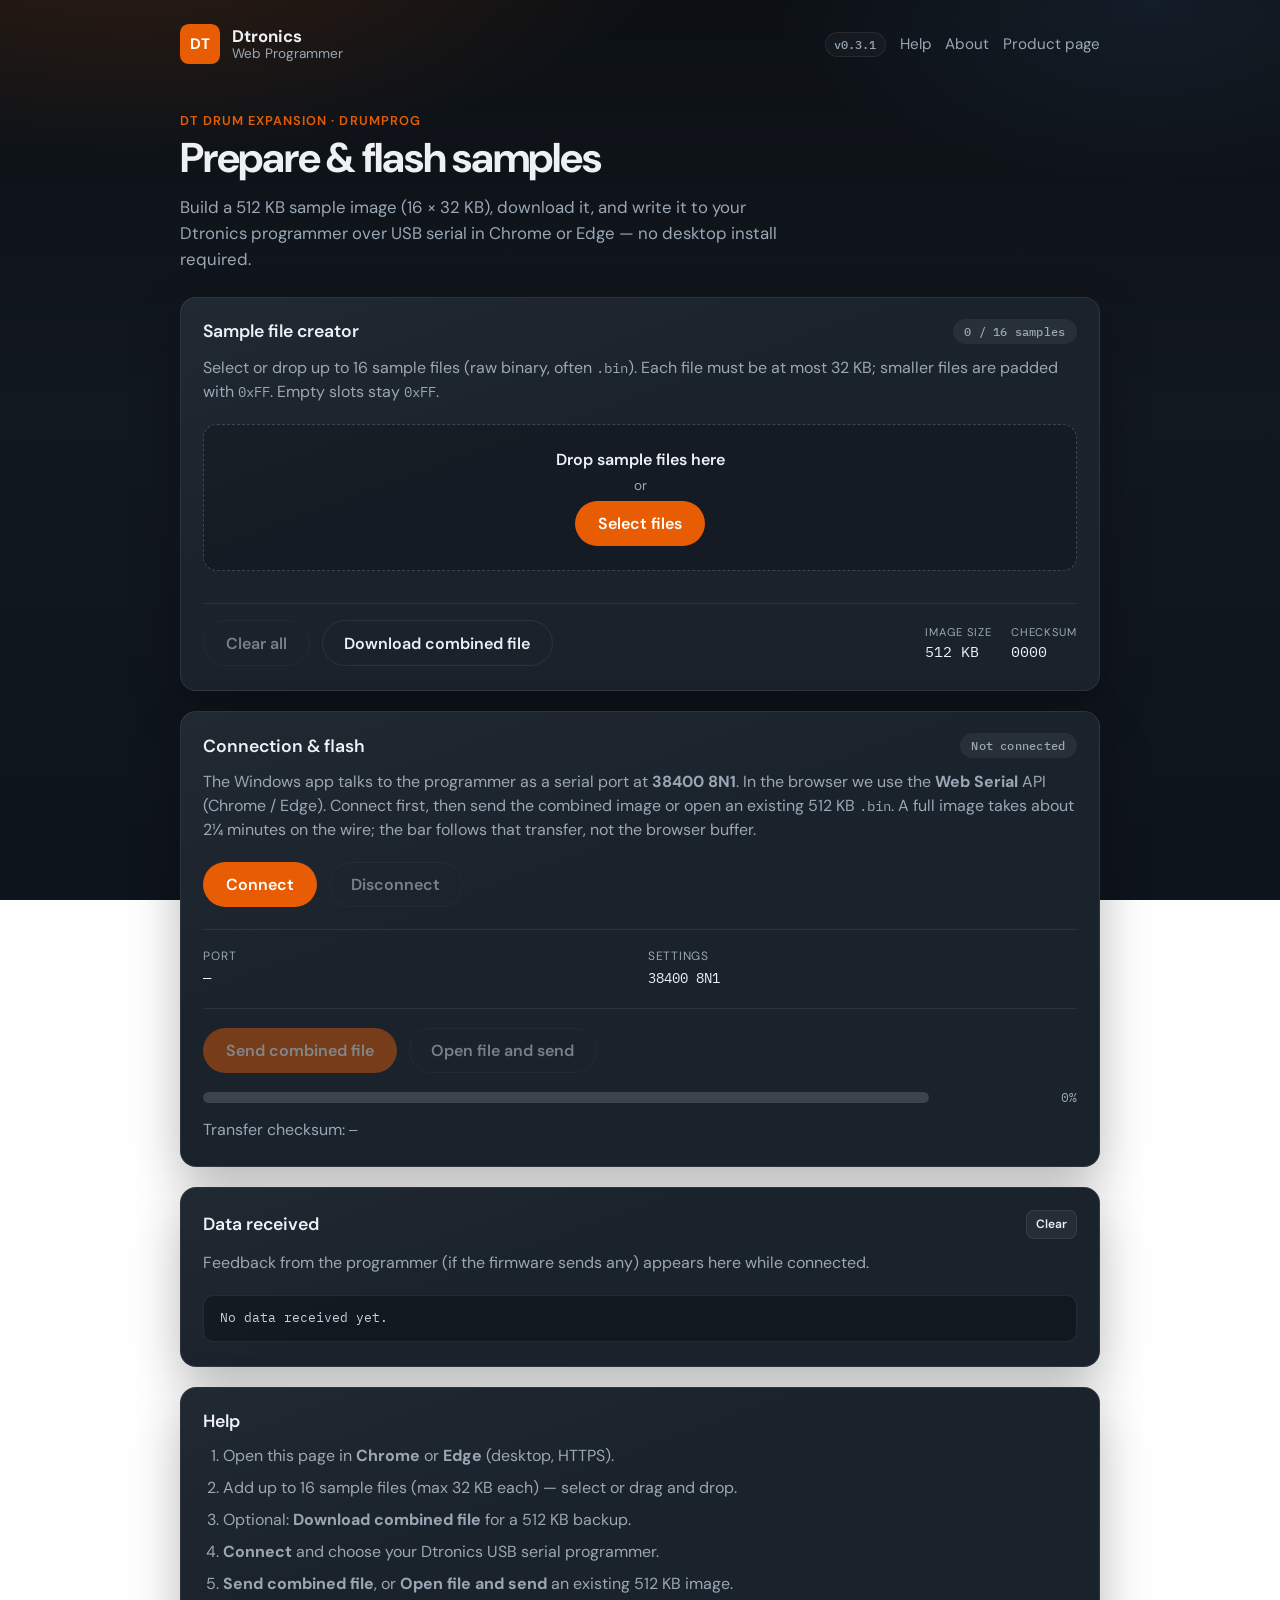
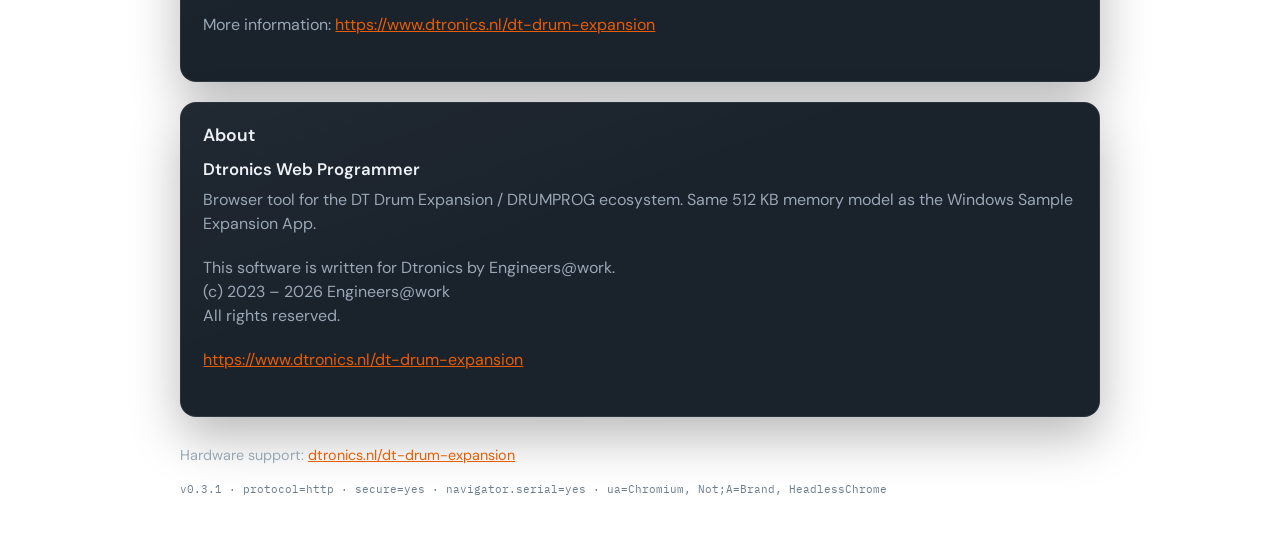
==== commit 3c7b7d74: "fix: tie flash progress bar to 38400 baud wire time (v0.3.1) Co-authored-by: Cursor <cursoragent@cur" ====
--- a/index.html
+++ b/index.html
@@ -15,7 +15,7 @@
       href="https://fonts.googleapis.com/css2?family=DM+Sans:ital,opsz,wght@0,9..40,400;0,9..40,500;0,9..40,600;0,9..40,700;1,9..40,400&family=IBM+Plex+Mono:wght@400;500&display=swap"
       rel="stylesheet"
     />
-    <link rel="stylesheet" href="styles.css?v=0.3.0" />
+    <link rel="stylesheet" href="styles.css?v=0.3.1" />
   </head>
   <body>
     <div class="page">
@@ -28,7 +28,7 @@
           </span>
         </a>
         <div class="top-right">
-          <span id="app-version" class="version-badge" title="Build version">v0.3.0</span>
+          <span id="app-version" class="version-badge" title="Build version">v0.3.1</span>
           <a class="top-link" href="#help">Help</a>
           <a class="top-link" href="#about">About</a>
           <a class="top-link" href="https://www.dtronics.nl/dt-drum-expansion" target="_blank" rel="noopener noreferrer">
@@ -123,6 +123,7 @@
             The Windows app talks to the programmer as a serial port at <strong>38400 8N1</strong>.
             In the browser we use the <strong>Web Serial</strong> API (Chrome / Edge). Connect first, then
             send the combined image or open an existing 512&nbsp;KB <code>.bin</code>.
+            A full image takes about 2¼ minutes on the wire; the bar follows that transfer, not the browser buffer.
           </p>
 
           <div class="actions">
@@ -222,6 +223,6 @@
       </main>
     </div>
 
-    <script type="module" src="app.js?v=0.3.0"></script>
+    <script type="module" src="app.js?v=0.3.1"></script>
   </body>
 </html>
--- a/styles.css
+++ b/styles.css
@@ -486,11 +486,12 @@
 }
 
 .progress-label {
-  min-width: 2.75rem;
+  min-width: 8.5rem;
   text-align: right;
   font-family: var(--mono);
   font-size: 0.8rem;
   color: var(--muted);
+  white-space: nowrap;
 }
 
 .flash-checksum {
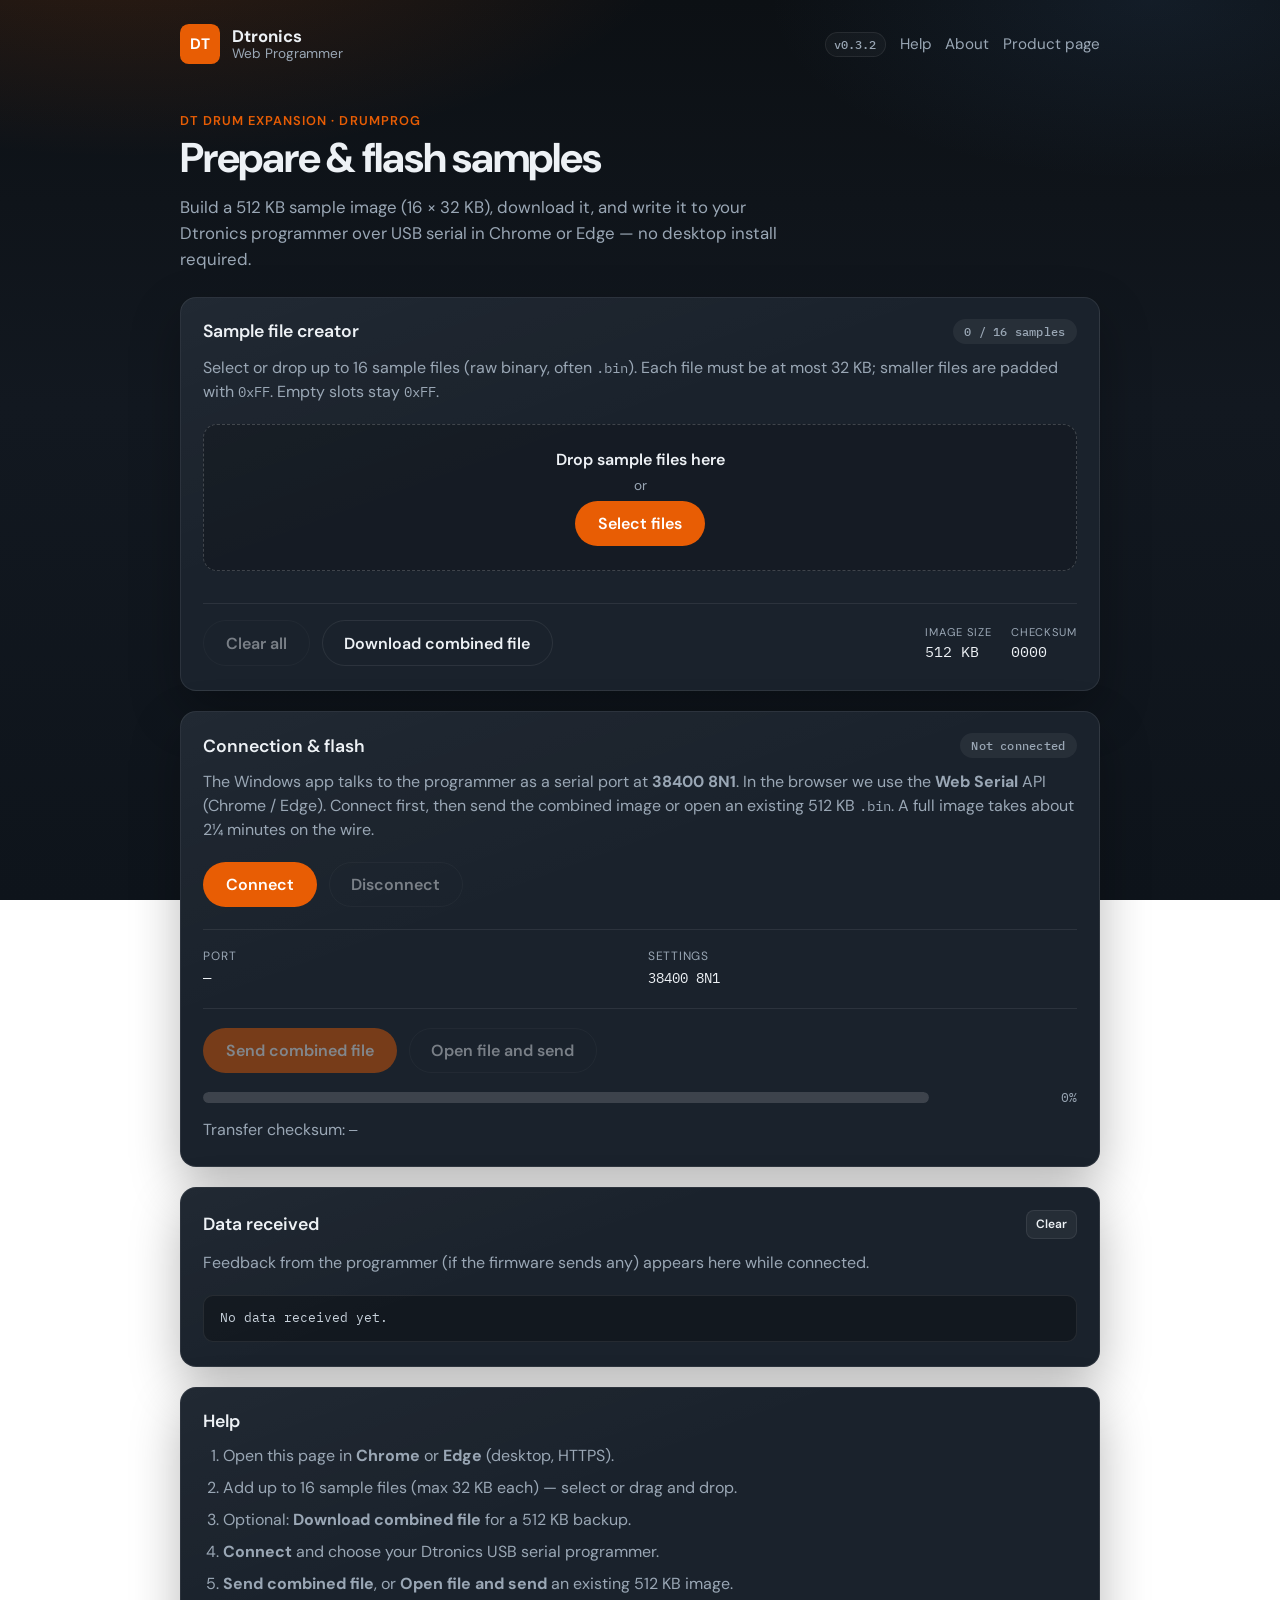
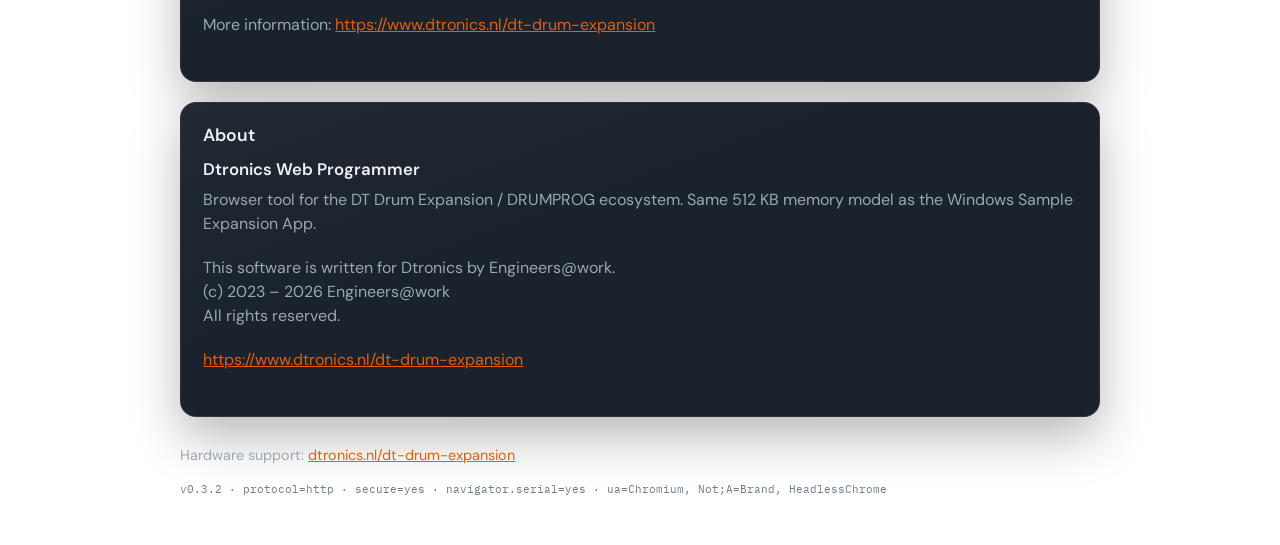
==== commit 9e021768: "feat: identify Dtronics DrumEx programmer by USB VID/PID (v0.3.2) Co-authored-by: Cursor <cursoragen" ====
--- a/index.html
+++ b/index.html
@@ -15,7 +15,7 @@
       href="https://fonts.googleapis.com/css2?family=DM+Sans:ital,opsz,wght@0,9..40,400;0,9..40,500;0,9..40,600;0,9..40,700;1,9..40,400&family=IBM+Plex+Mono:wght@400;500&display=swap"
       rel="stylesheet"
     />
-    <link rel="stylesheet" href="styles.css?v=0.3.1" />
+    <link rel="stylesheet" href="styles.css?v=0.3.2" />
   </head>
   <body>
     <div class="page">
@@ -28,7 +28,7 @@
           </span>
         </a>
         <div class="top-right">
-          <span id="app-version" class="version-badge" title="Build version">v0.3.1</span>
+          <span id="app-version" class="version-badge" title="Build version">v0.3.2</span>
           <a class="top-link" href="#help">Help</a>
           <a class="top-link" href="#about">About</a>
           <a class="top-link" href="https://www.dtronics.nl/dt-drum-expansion" target="_blank" rel="noopener noreferrer">
@@ -123,7 +123,7 @@
             The Windows app talks to the programmer as a serial port at <strong>38400 8N1</strong>.
             In the browser we use the <strong>Web Serial</strong> API (Chrome / Edge). Connect first, then
             send the combined image or open an existing 512&nbsp;KB <code>.bin</code>.
-            A full image takes about 2¼ minutes on the wire; the bar follows that transfer, not the browser buffer.
+            A full image takes about 2¼ minutes on the wire.
           </p>
 
           <div class="actions">
@@ -223,6 +223,6 @@
       </main>
     </div>
 
-    <script type="module" src="app.js?v=0.3.1"></script>
+    <script type="module" src="app.js?v=0.3.2"></script>
   </body>
 </html>
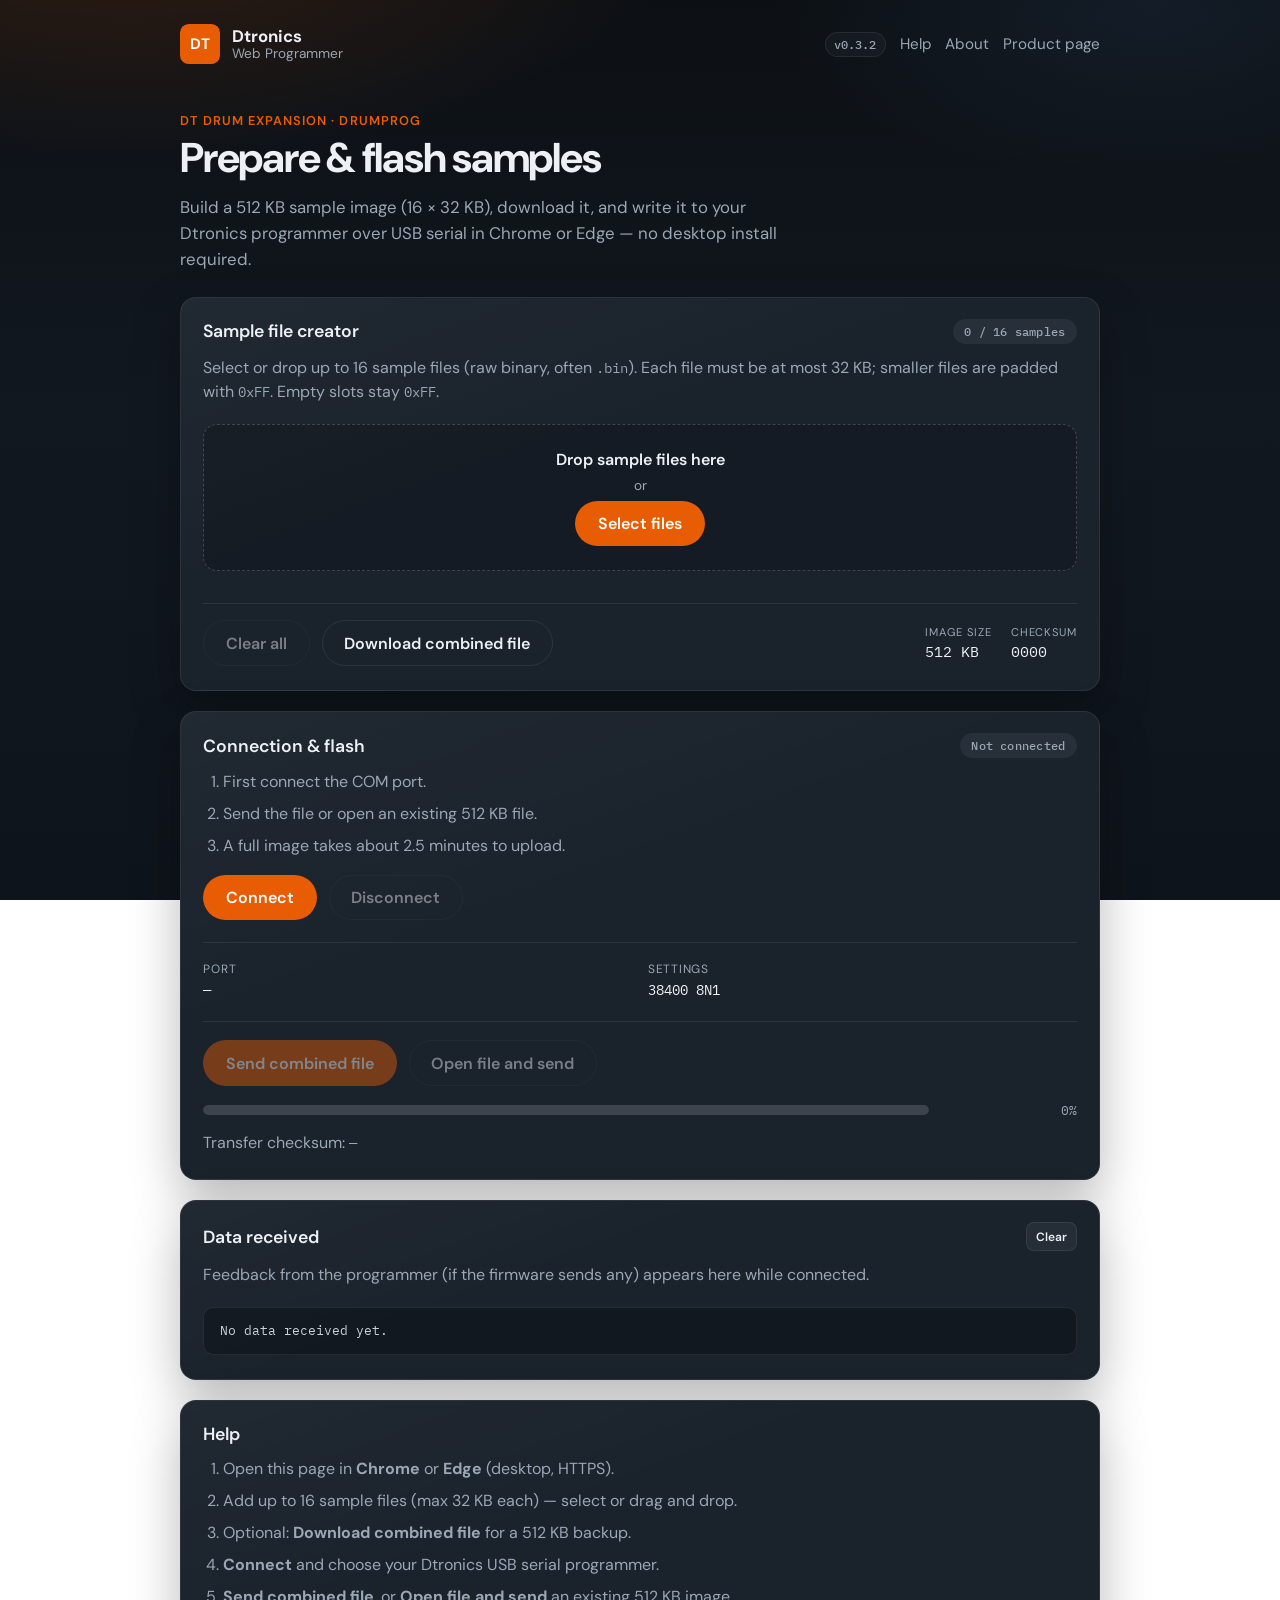
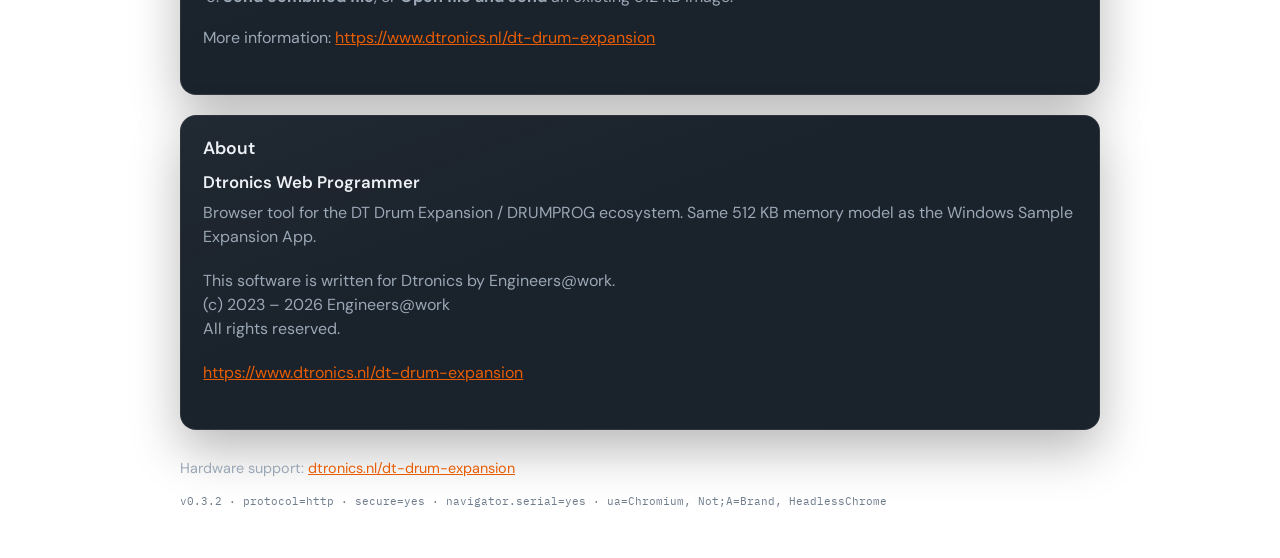
==== commit 9faeb45a: "docs: replace flash intro with three short steps Co-authored-by: Cursor <cursoragent@cursor.com>" ====
--- a/index.html
+++ b/index.html
@@ -119,12 +119,11 @@
             <p id="status" class="status status-idle" role="status">Not connected</p>
           </div>
 
-          <p class="panel-copy">
-            The Windows app talks to the programmer as a serial port at <strong>38400 8N1</strong>.
-            In the browser we use the <strong>Web Serial</strong> API (Chrome / Edge). Connect first, then
-            send the combined image or open an existing 512&nbsp;KB <code>.bin</code>.
-            A full image takes about 2¼ minutes on the wire.
-          </p>
+          <ol class="help-steps">
+            <li>First connect the COM port.</li>
+            <li>Send the file or open an existing 512&nbsp;KB file.</li>
+            <li>A full image takes about 2.5 minutes to upload.</li>
+          </ol>
 
           <div class="actions">
             <button id="btn-connect" type="button" class="btn btn-primary">Connect</button>
